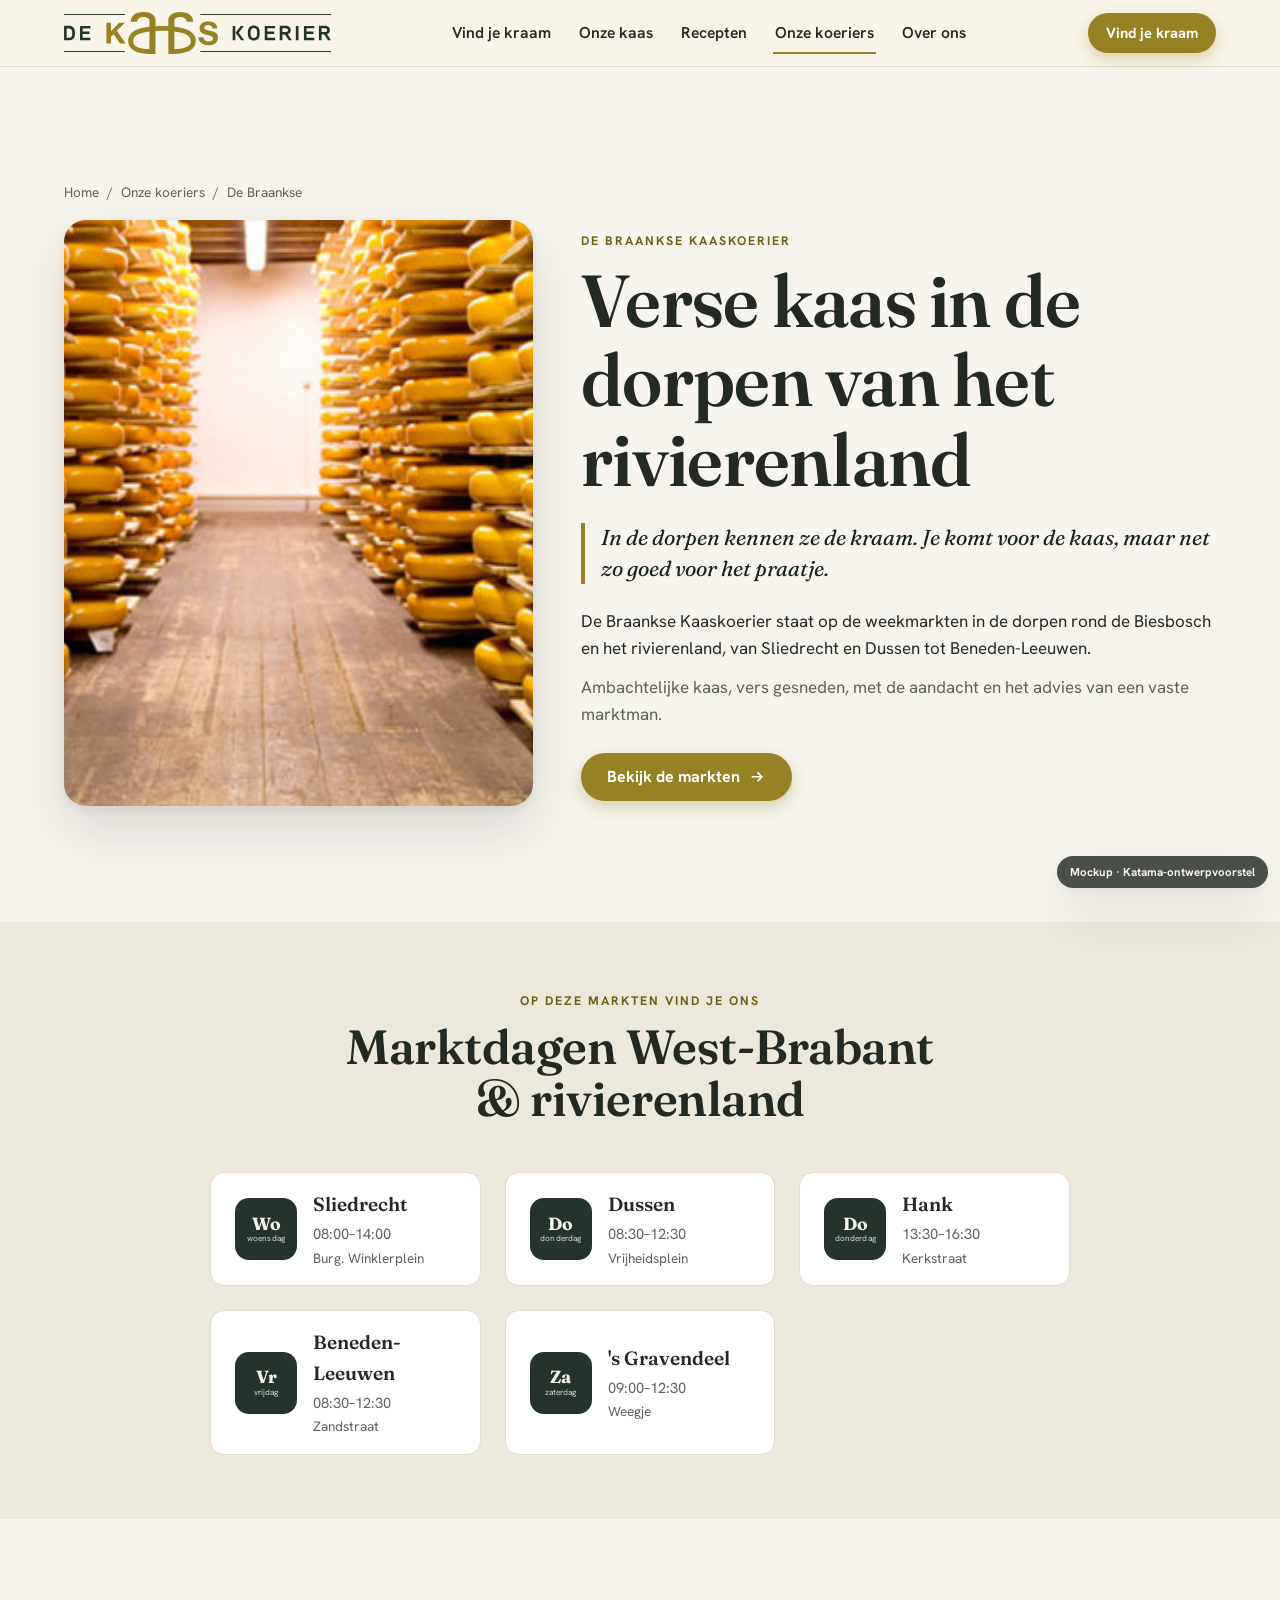
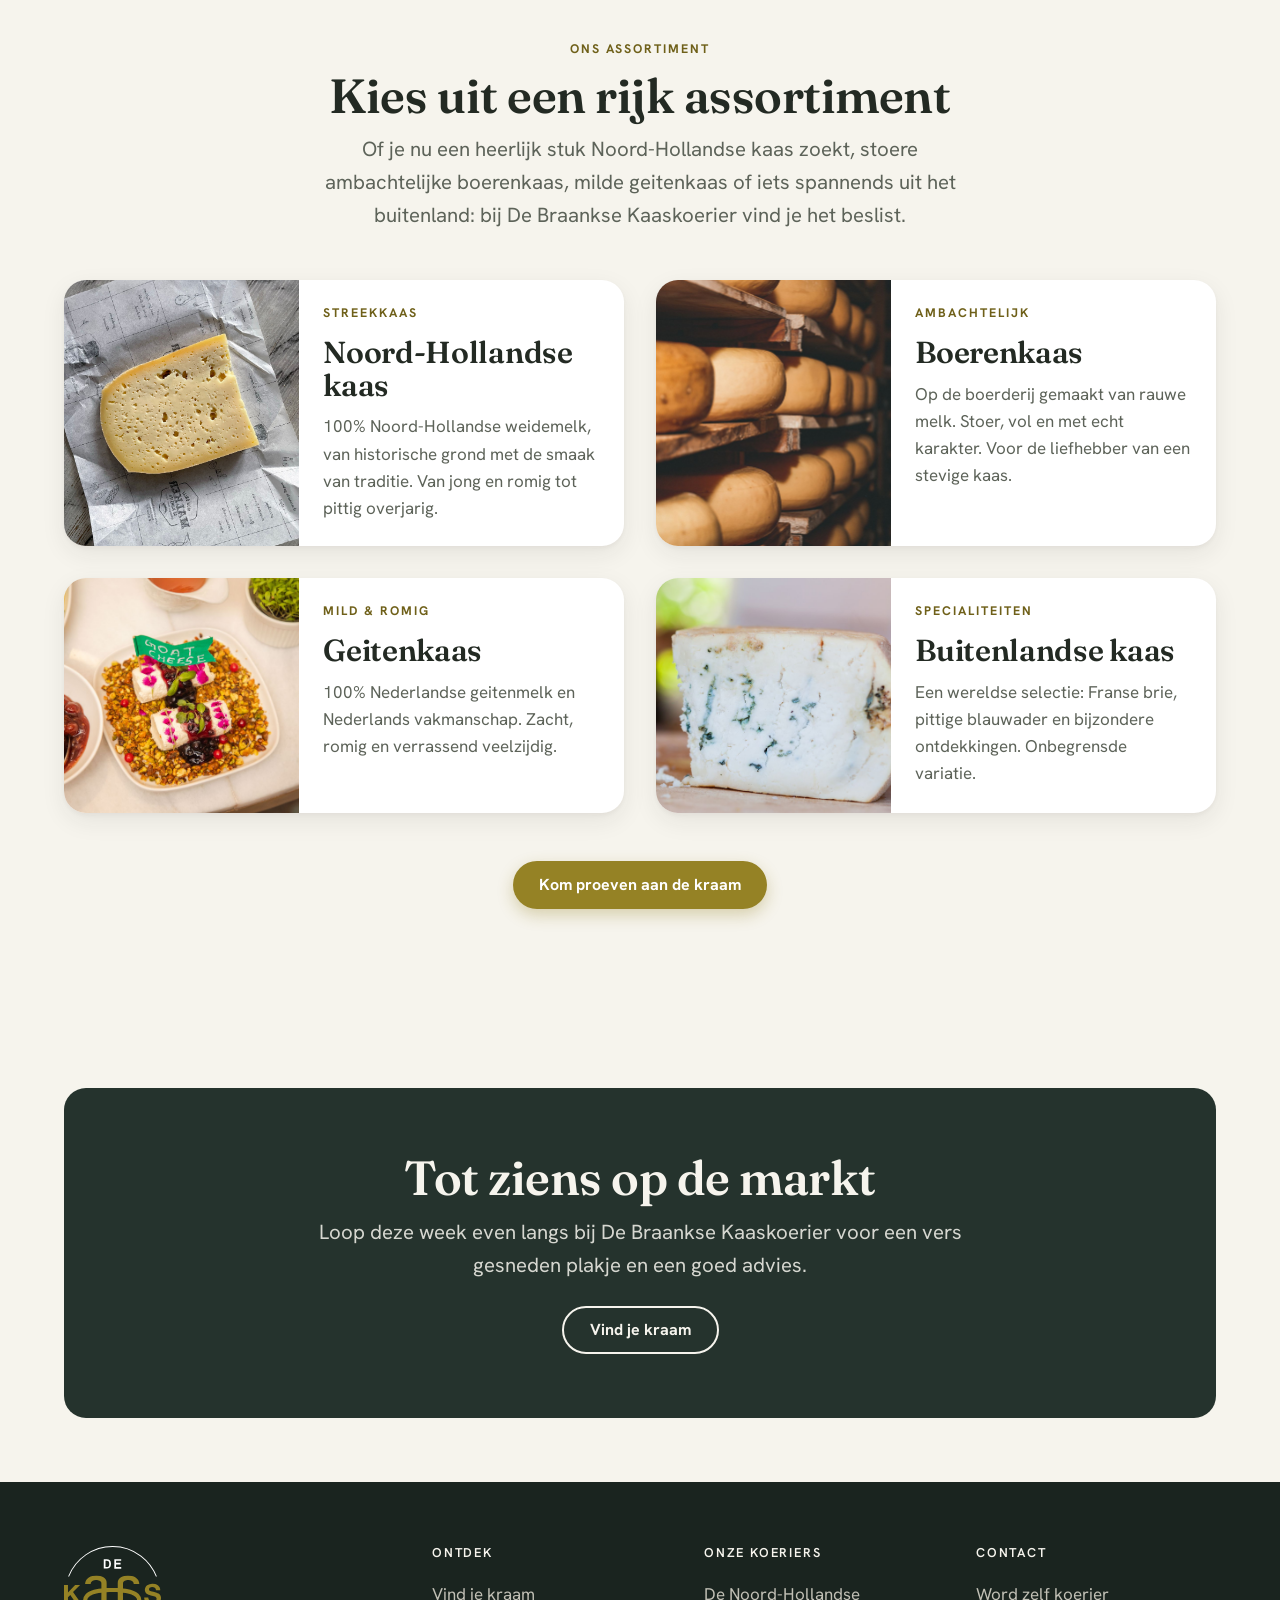
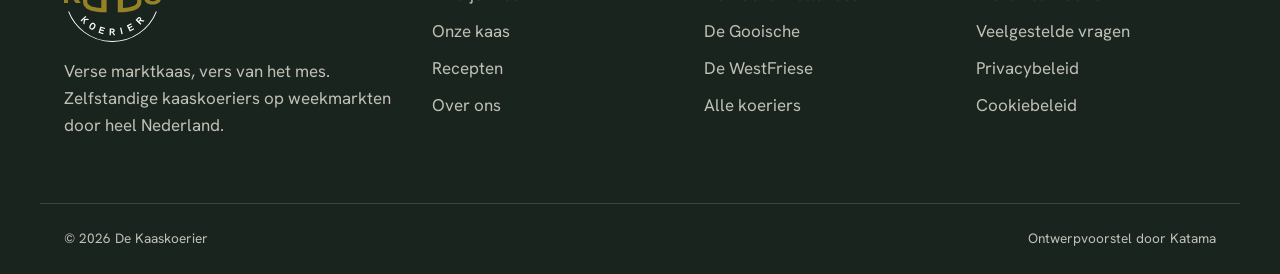
==== koerier-braankse.html @ fe862ade "Profielpagina's voor alle 8 koeriers - 7 nieuwe profielpagina's (Gooische, WestFriese, Nijmeegse, Zu" ====
<!doctype html>
<html lang="nl">
<head>
<meta charset="utf-8">
<meta name="viewport" content="width=device-width, initial-scale=1">
<link rel="icon" href="favicon.png" type="image/png">
<title>De Braankse Kaaskoerier — West-Brabant & rivierenland | De Kaaskoerier</title>
<meta name="description" content="De Braankse Kaaskoerier staat op de markt in de dorpen rond de Biesbosch en het rivierenland. Verse kaas en persoonlijk advies aan de kraam.">
<link rel="preconnect" href="https://fonts.googleapis.com">
<link rel="preconnect" href="https://fonts.gstatic.com" crossorigin>
<link rel="stylesheet" href="assets/css/style.css">
<script type="application/ld+json">
{"@context":"https://schema.org","@type":"LocalBusiness","name":"De Braankse Kaaskoerier","parentOrganization":{"@type":"Organization","name":"De Kaaskoerier"},"areaServed":["Sliedrecht","Dussen","Hank","Beneden-Leeuwen","'s Gravendeel"]}
</script>
</head>
<body>

<header class="site-header">
  <div class="wrap nav">
    <a class="brand" href="index.html" aria-label="De Kaaskoerier home"><img src="assets/img/logo-header.svg" alt="De Kaaskoerier" class="brand-logo"></a>
    <nav class="nav-links" aria-label="Hoofdmenu">
      <a href="vind-je-kraam.html">Vind je kraam</a><a href="index.html#kaas">Onze kaas</a><a href="index.html#recepten">Recepten</a><a href="koeriers.html" class="active">Onze koeriers</a><a href="index.html#over">Over ons</a>
    </nav>
    <div class="nav-actions">
      <a class="btn btn--primary btn--sm" href="vind-je-kraam.html">Vind je kraam</a>
      <button class="menu-toggle" aria-label="Menu" aria-expanded="false"><span></span><span></span><span></span></button>
    </div>
  </div>
  <nav class="mobile-menu" aria-label="Mobiel menu">
    <a href="vind-je-kraam.html">Vind je kraam</a><a href="index.html#kaas">Onze kaas</a><a href="index.html#recepten">Recepten</a><a href="koeriers.html">Onze koeriers</a><a href="index.html#over">Over ons</a>
  </nav>
</header>

<!-- PROFIEL HERO -->
<section class="section">
  <div class="wrap">
    <div class="breadcrumb" style="color:var(--ink-soft)"><a href="index.html">Home</a> <span>/</span> <a href="koeriers.html">Onze koeriers</a> <span>/</span> <span>De Braankse</span></div>
    <div class="profile-hero" style="margin-top:var(--s4)">
      <div class="profile-portrait reveal"><img src="assets/img/koerier-braankse.jpg" alt="Rijpende kaaswielen van De Braankse Kaaskoerier" data-fallback="Braankse"></div>
      <div class="reveal">
        <span class="eyebrow">de braankse kaaskoerier</span>
        <h1 style="margin-top:var(--s2)">Verse kaas in de dorpen van het rivierenland</h1>
        <blockquote style="font-family:var(--display);font-style:italic;font-size:1.35rem;line-height:1.4;color:var(--green-deep);border-left:4px solid var(--gold);padding-left:var(--s4);margin:var(--s5) 0">In de dorpen kennen ze de kraam. Je komt voor de kaas, maar net zo goed voor het praatje.</blockquote>
        <p>De Braankse Kaaskoerier staat op de weekmarkten in de dorpen rond de Biesbosch en het rivierenland, van Sliedrecht en Dussen tot Beneden-Leeuwen.</p>
        <p class="muted" style="margin-top:var(--s3)">Ambachtelijke kaas, vers gesneden, met de aandacht en het advies van een vaste marktman.</p>
        <a class="btn btn--primary" style="margin-top:var(--s5)" href="vind-je-kraam.html">Bekijk de markten
          <svg viewBox="0 0 24 24" fill="none" stroke="currentColor" stroke-width="2.2"><path d="M5 12h14M13 6l6 6-6 6"/></svg></a>
      </div>
    </div>
  </div>
</section>

<!-- MARKTDAGEN -->
<section class="section--tight bg-cream2">
  <div class="wrap">
    <div class="section-head center"><span class="eyebrow">op deze markten vind je ons</span><h2>Marktdagen West-Brabant & rivierenland</h2></div>
    <div class="grid cols-3" style="max-width:860px;margin-inline:auto">
      <div class="market-row" style="grid-template-columns:auto 1fr"><div class="day-badge"><span class="d">Wo</span><span class="t">woensdag</span></div><div><div class="place">Sliedrecht</div><div class="meta"><span>08:00–14:00</span></div><div class="muted" style="font-size:.85rem;margin-top:2px">Burg. Winklerplein</div></div></div>
      <div class="market-row" style="grid-template-columns:auto 1fr"><div class="day-badge"><span class="d">Do</span><span class="t">donderdag</span></div><div><div class="place">Dussen</div><div class="meta"><span>08:30–12:30</span></div><div class="muted" style="font-size:.85rem;margin-top:2px">Vrijheidsplein</div></div></div>
      <div class="market-row" style="grid-template-columns:auto 1fr"><div class="day-badge"><span class="d">Do</span><span class="t">donderdag</span></div><div><div class="place">Hank</div><div class="meta"><span>13:30–16:30</span></div><div class="muted" style="font-size:.85rem;margin-top:2px">Kerkstraat</div></div></div>
      <div class="market-row" style="grid-template-columns:auto 1fr"><div class="day-badge"><span class="d">Vr</span><span class="t">vrijdag</span></div><div><div class="place">Beneden-Leeuwen</div><div class="meta"><span>08:30–12:30</span></div><div class="muted" style="font-size:.85rem;margin-top:2px">Zandstraat</div></div></div>
      <div class="market-row" style="grid-template-columns:auto 1fr"><div class="day-badge"><span class="d">Za</span><span class="t">zaterdag</span></div><div><div class="place">'s Gravendeel</div><div class="meta"><span>09:00–12:30</span></div><div class="muted" style="font-size:.85rem;margin-top:2px">Weegje</div></div></div>
    </div>
  </div>
</section>

<!-- ASSORTIMENT -->
<section class="section" id="assortiment">
  <div class="wrap">
    <div class="section-head center">
      <span class="eyebrow">ons assortiment</span>
      <h2>Kies uit een rijk assortiment</h2>
      <p class="lead">Of je nu een heerlijk stuk Noord-Hollandse kaas zoekt, stoere ambachtelijke boerenkaas, milde geitenkaas of iets spannends uit het buitenland: bij De Braankse Kaaskoerier vind je het beslist.</p>
    </div>
    <div class="grid cols-2" style="gap:var(--s6)">
      <article class="card reveal" style="flex-direction:row">
        <div class="card-media" style="aspect-ratio:1;width:42%;flex:none"><img src="assets/img/kaas-noord-hollandse.jpg" alt="Noord-Hollandse kaas" data-fallback="NH-kaas"></div>
        <div class="card-body"><span class="eyebrow">streekkaas</span><h3 style="margin:4px 0">Noord-Hollandse kaas</h3><p class="muted">100% Noord-Hollandse weidemelk, van historische grond met de smaak van traditie. Van jong en romig tot pittig overjarig.</p></div>
      </article>
      <article class="card reveal" style="flex-direction:row">
        <div class="card-media" style="aspect-ratio:1;width:42%;flex:none"><img src="assets/img/kaas-boeren.jpg" alt="Boerenkaas" data-fallback="boeren"></div>
        <div class="card-body"><span class="eyebrow">ambachtelijk</span><h3 style="margin:4px 0">Boerenkaas</h3><p class="muted">Op de boerderij gemaakt van rauwe melk. Stoer, vol en met echt karakter. Voor de liefhebber van een stevige kaas.</p></div>
      </article>
      <article class="card reveal" style="flex-direction:row">
        <div class="card-media" style="aspect-ratio:1;width:42%;flex:none"><img src="assets/img/kaas-geiten.jpg" alt="Geitenkaas" data-fallback="geiten"></div>
        <div class="card-body"><span class="eyebrow">mild &amp; romig</span><h3 style="margin:4px 0">Geitenkaas</h3><p class="muted">100% Nederlandse geitenmelk en Nederlands vakmanschap. Zacht, romig en verrassend veelzijdig.</p></div>
      </article>
      <article class="card reveal" style="flex-direction:row">
        <div class="card-media" style="aspect-ratio:1;width:42%;flex:none"><img src="assets/img/kaas-buitenlands.jpg" alt="Buitenlandse kaas" data-fallback="buitenlands"></div>
        <div class="card-body"><span class="eyebrow">specialiteiten</span><h3 style="margin:4px 0">Buitenlandse kaas</h3><p class="muted">Een wereldse selectie: Franse brie, pittige blauwader en bijzondere ontdekkingen. Onbegrensde variatie.</p></div>
      </article>
    </div>
    <div class="center" style="margin-top:var(--s7)"><a class="btn btn--primary" href="vind-je-kraam.html">Kom proeven aan de kraam</a></div>
  </div>
</section>

<!-- CTA -->
<section class="section--tight">
  <div class="wrap"><div class="cta-band reveal">
    <h2>Tot ziens op de markt</h2>
    <p class="lead" style="margin-inline:auto">Loop deze week even langs bij De Braankse Kaaskoerier voor een vers gesneden plakje en een goed advies.</p>
    <a class="btn btn--ghost" style="margin-top:var(--s5)" href="vind-je-kraam.html">Vind je kraam</a>
  </div></div>
</section>

<footer class="site-footer">
  <div class="wrap footer-grid">
    <div><div class="footer-logo"><img src="assets/img/logo-wit.svg" alt="De Kaaskoerier"></div><p>Verse marktkaas, vers van het mes. Zelfstandige kaaskoeriers op weekmarkten door heel Nederland.</p></div>
    <div><h4>Ontdek</h4><a href="vind-je-kraam.html">Vind je kraam</a><a href="index.html#kaas">Onze kaas</a><a href="index.html#recepten">Recepten</a><a href="index.html#over">Over ons</a></div>
    <div><h4>Onze koeriers</h4><a href="koerier-matteo.html">De Noord-Hollandse</a><a href="#">De Gooische</a><a href="#">De WestFriese</a><a href="#">Alle koeriers</a></div>
    <div><h4>Contact</h4><a href="#">Word zelf koerier</a><a href="#">Veelgestelde vragen</a><a href="#">Privacybeleid</a><a href="#">Cookiebeleid</a></div>
  </div>
  <div class="wrap footer-bottom"><span>© 2026 De Kaaskoerier</span><span>Ontwerpvoorstel door Katama</span></div>
</footer>

<div class="demo-flag">Mockup · Katama-ontwerpvoorstel</div>
<script src="assets/app.js"></script>
</body>
</html>
---- assets/css/style.css ----
/* =========================================================
   De Kaaskoerier — redesign mockup
   Designsysteem (Katama, 2026-06-23)
   ========================================================= */

/* ---- Fonts ---- */
@import url('https://fonts.googleapis.com/css2?family=Fraunces:ital,opsz,wght@0,9..144,400;0,9..144,500;0,9..144,600;0,9..144,700;0,9..144,900;1,9..144,500&family=Hanken+Grotesk:wght@400;500;600;700;800&display=swap');

/* ---- Tokens ---- */
:root{
  /* kleur — huidige huisstijl De Kaaskoerier (logo): groen #25332d, goud #958225 */
  --cream:        #F6F4ED;
  --cream-2:      #ECE8DB;
  --cream-3:      #DCD6C5;
  --paper:        #FFFFFF;
  --ink:          #232a23;
  --ink-soft:     #5d6359;
  --gold:         #958225;
  --gold-deep:    #6f6019;
  --gold-soft:    #c7b667;
  --green:        #25332d;
  --green-deep:   #1a241f;
  --green-bright: #4f6b54;
  --terracotta:   #958225;
  --line:         #e1dccb;

  /* type */
  --display: "Fraunces", Georgia, serif;
  --body: "Hanken Grotesk", -apple-system, system-ui, sans-serif;

  /* ruimte (4px schaal) */
  --s1:4px; --s2:8px; --s3:12px; --s4:16px; --s5:24px;
  --s6:32px; --s7:48px; --s8:64px; --s9:96px; --s10:128px;

  /* vorm */
  --r-sm:8px; --r:14px; --r-lg:22px; --r-pill:999px;
  --shadow:0 2px 4px rgba(43,38,32,.04), 0 8px 24px rgba(43,38,32,.08);
  --shadow-lg:0 4px 8px rgba(43,38,32,.06), 0 24px 56px rgba(43,38,32,.14);
  --maxw:1200px;
}

/* ---- Reset ---- */
*{box-sizing:border-box;margin:0;padding:0}
html{scroll-behavior:smooth;-webkit-text-size-adjust:100%}
body{
  font-family:var(--body);
  color:var(--ink);
  background:var(--cream);
  line-height:1.6;
  font-size:17px;
  -webkit-font-smoothing:antialiased;
}
img{max-width:100%;display:block}
a{color:inherit;text-decoration:none}
button{font-family:inherit;cursor:pointer;border:none;background:none}
ul{list-style:none}

/* ---- Typo ---- */
h1,h2,h3,h4{font-family:var(--display);font-weight:600;line-height:1.08;letter-spacing:-.01em;color:var(--ink)}
h1{font-size:clamp(2.6rem,6vw,4.6rem);font-weight:600}
h2{font-size:clamp(2rem,4vw,3rem)}
h3{font-size:clamp(1.4rem,2.4vw,1.9rem)}
h4{font-size:1.2rem}
.eyebrow{
  font-family:var(--body);font-weight:700;text-transform:uppercase;
  letter-spacing:.16em;font-size:.78rem;color:var(--gold-deep);
  display:inline-flex;align-items:center;gap:var(--s2);
}
.lead{font-size:clamp(1.05rem,1.6vw,1.3rem);color:var(--ink-soft);max-width:60ch}
.muted{color:var(--ink-soft)}
em.serif{font-family:var(--display);font-style:italic;font-weight:500}

/* ---- Layout ---- */
.wrap{max-width:var(--maxw);margin-inline:auto;padding-inline:var(--s5)}
.section{padding-block:clamp(var(--s8),9vw,var(--s10))}
.section--tight{padding-block:var(--s8)}
.center{text-align:center}
.center .lead{margin-inline:auto}
.grid{display:grid;gap:var(--s5)}
@media(min-width:720px){.cols-2{grid-template-columns:1fr 1fr}.cols-3{grid-template-columns:repeat(3,1fr)}.cols-4{grid-template-columns:repeat(4,1fr)}}
.stack>*+*{margin-top:var(--s4)}

/* ---- Buttons ---- */
.btn{
  display:inline-flex;align-items:center;gap:var(--s2);
  padding:14px 26px;border-radius:var(--r-pill);
  font-weight:700;font-size:1rem;line-height:1;
  transition:transform .15s ease, box-shadow .15s ease, background .15s ease;
  min-height:48px;
}
.btn svg{width:1.1em;height:1.1em}
.btn--primary{background:var(--gold);color:#fff;box-shadow:0 6px 16px rgba(149,130,37,.32)}
.btn--primary:hover{transform:translateY(-2px);background:var(--gold-deep);box-shadow:0 10px 22px rgba(149,130,37,.42)}
.btn--ghost{background:transparent;color:var(--ink);border:2px solid var(--ink)}
.btn--ghost:hover{background:var(--ink);color:var(--cream)}
.btn--light{background:var(--cream);color:var(--green-deep)}
.btn--light:hover{transform:translateY(-2px)}
.btn--sm{padding:10px 18px;min-height:40px;font-size:.92rem}

/* ---- Awning (luifel) merkelement ---- */
.awning{
  height:22px;width:100%;
  background:repeating-linear-gradient(90deg,var(--gold) 0 34px,var(--cream) 34px 68px);
  -webkit-mask:radial-gradient(circle 17px at 50% 100%,transparent 16px,#000 17px) repeat-x bottom/34px 22px;
  mask:radial-gradient(circle 17px at 50% 100%,transparent 16px,#000 17px) repeat-x bottom/34px 22px;
}
.awning--green{background:repeating-linear-gradient(90deg,var(--green) 0 34px,var(--cream-2) 34px 68px)}

/* ---- Header / nav ---- */
.site-header{position:sticky;top:0;z-index:50;background:rgba(250,244,232,.88);backdrop-filter:blur(10px);border-bottom:1px solid var(--line)}
.nav{display:flex;align-items:center;justify-content:space-between;gap:var(--s5);padding-block:var(--s3)}
.brand{display:flex;align-items:center;gap:var(--s3);font-family:var(--display);font-weight:700;font-size:1.35rem}
.brand .mark{
  width:42px;height:42px;border-radius:50%;display:grid;place-items:center;flex:none;
  background:var(--green);color:var(--gold-soft);font-size:1.1rem;border:2px solid var(--gold);
}
.brand small{display:block;font-family:var(--body);font-weight:600;font-size:.62rem;letter-spacing:.22em;text-transform:uppercase;color:var(--gold-deep);margin-top:-2px}
.brand-logo{height:42px;width:auto;display:block}
@media(max-width:600px){.brand-logo{height:30px}.nav-actions .btn--primary{display:none}}
.footer-logo img{height:96px;width:auto;margin-bottom:var(--s4)}
.nav-links{display:none;gap:var(--s5);align-items:center}
.nav-links a{font-weight:600;font-size:.98rem;padding:6px 2px;position:relative;color:var(--ink)}
.nav-links a::after{content:"";position:absolute;left:0;right:0;bottom:-2px;height:2px;background:var(--gold);transform:scaleX(0);transform-origin:left;transition:transform .2s}
.nav-links a:hover::after,.nav-links a.active::after{transform:scaleX(1)}
.nav-actions{display:flex;align-items:center;gap:var(--s3)}
.menu-toggle{display:inline-flex;flex-direction:column;gap:5px;padding:10px}
.menu-toggle span{width:24px;height:2px;background:var(--ink);border-radius:2px;transition:.2s}
@media(min-width:980px){.nav-links{display:flex}.menu-toggle{display:none}}
.mobile-menu{display:none;border-top:1px solid var(--line);background:var(--cream)}
.mobile-menu.open{display:block}
.mobile-menu a{display:block;padding:14px var(--s5);font-weight:600;border-bottom:1px solid var(--line)}

/* ---- Hero ---- */
.hero{position:relative;overflow:hidden;background:var(--green-deep)}
.hero-media{position:absolute;inset:0}
.hero-media img{width:100%;height:100%;object-fit:cover}
.hero-media::after{content:"";position:absolute;inset:0;background:linear-gradient(105deg,rgba(26,38,30,.94) 0%,rgba(26,38,30,.82) 48%,rgba(26,38,30,.60) 100%)}
.hero-inner{position:relative;z-index:2;padding-block:clamp(var(--s8),12vw,160px);color:var(--cream)}
.hero-inner h1{color:var(--cream);max-width:16ch;text-shadow:0 2px 18px rgba(20,30,22,.45)}
.hero-inner h1 .accent{color:var(--gold-soft)}
.hero-inner .eyebrow{color:var(--gold-soft);text-shadow:0 1px 10px rgba(20,30,22,.5)}
.hero-inner .lead{color:rgba(250,244,232,.9);margin-top:var(--s5)}
.hero-cta{display:flex;flex-wrap:wrap;gap:var(--s3);margin-top:var(--s6)}
.hero-badges{display:flex;flex-wrap:wrap;gap:var(--s5);margin-top:var(--s7);padding-top:var(--s5);border-top:1px solid rgba(250,244,232,.2)}
.hero-badge{display:flex;align-items:center;gap:var(--s2);font-weight:600;font-size:.95rem;color:rgba(250,244,232,.92)}
.hero-badge .ic{width:34px;height:34px;border-radius:50%;background:rgba(224,160,40,.2);display:grid;place-items:center;color:var(--gold);flex:none}

/* ---- Locator bar (postcode) ---- */
.locator{background:var(--green);color:var(--cream)}
.locator-inner{display:flex;flex-wrap:wrap;align-items:center;gap:var(--s4);padding-block:var(--s4)}
.locator strong{font-family:var(--display);font-size:1.15rem;color:var(--cream)}
.locator-form{display:flex;gap:var(--s2);flex:1;min-width:260px;max-width:480px}
.locator-form input{flex:1;border:none;border-radius:var(--r-pill);padding:12px 18px;font-family:inherit;font-size:1rem;min-height:48px}
.locator-form input:focus{outline:3px solid var(--gold)}

/* ---- Cards ---- */
.card{background:var(--paper);border-radius:var(--r-lg);overflow:hidden;box-shadow:var(--shadow);transition:transform .2s,box-shadow .2s;display:flex;flex-direction:column}
.card:hover{transform:translateY(-4px);box-shadow:var(--shadow-lg)}
.card-media{aspect-ratio:4/3;background:var(--cream-3);position:relative;overflow:hidden}
.card-media img{width:100%;height:100%;object-fit:cover;transition:transform .4s}
.card:hover .card-media img{transform:scale(1.05)}
.card-tag{position:absolute;top:var(--s3);left:var(--s3);background:var(--terracotta);color:#fff;font-weight:700;font-size:.74rem;text-transform:uppercase;letter-spacing:.06em;padding:5px 12px;border-radius:var(--r-pill)}
.card-body{padding:var(--s5);display:flex;flex-direction:column;gap:var(--s2);flex:1}
.card-body h3,.card-body h4{margin:0}
.card-link{margin-top:auto;font-weight:700;color:var(--gold-deep);display:inline-flex;align-items:center;gap:6px}
.card-link svg{transition:transform .2s}
.card:hover .card-link svg{transform:translateX(4px)}

/* ---- Section heads ---- */
.section-head{max-width:64ch;margin-bottom:var(--s7)}
.section-head.center{margin-inline:auto}
.section-head h2{margin-top:var(--s2)}
.section-head .lead{margin-top:var(--s3)}

/* ---- Beloften (3 zekerheden) ---- */
.promise{background:var(--paper);border:1px solid var(--line);border-radius:var(--r-lg);padding:var(--s6);text-align:center}
.promise .num{font-family:var(--display);font-size:2.4rem;color:var(--gold);font-weight:700;line-height:1}
.promise h4{margin:var(--s3) 0 var(--s2)}

/* ---- Verhaal split ---- */
.split{display:grid;gap:var(--s7);align-items:center}
@media(min-width:880px){.split{grid-template-columns:1fr 1fr}.split--media-right .media{order:2}}
.split .media{border-radius:var(--r-lg);overflow:hidden;box-shadow:var(--shadow-lg);aspect-ratio:4/3;background:var(--cream-3)}
.split .media img{width:100%;height:100%;object-fit:cover}
.split blockquote{font-family:var(--display);font-style:italic;font-size:1.35rem;line-height:1.4;color:var(--green-deep);border-left:4px solid var(--gold);padding-left:var(--s4);margin-block:var(--s4)}
/* historische erfgoed-foto: groot, volle breedte als ankerbeeld */
.heritage-hero{margin:0 0 var(--s5)}
.heritage-hero img{width:100%;display:block;border-radius:var(--r-lg);box-shadow:var(--shadow-lg);aspect-ratio:16/9;object-fit:cover;object-position:center 38%}
.heritage-hero figcaption{margin-top:var(--s3);text-align:center;font-family:var(--display);font-style:italic;color:var(--gold-deep);font-size:1rem}
.heritage-text{max-width:760px;margin-inline:auto;text-align:center}
.heritage-text .muted{margin-top:var(--s3)}
/* verfijnd luifel/awning-patroon: subtiele tonale verticale strepen (markt-luifel, niet oubollig) */
.awning-stripes{background:repeating-linear-gradient(90deg,#F4F1E6 0 44px,#ECE7D8 44px 88px);position:relative}
.awning-stripes::before{content:"";position:absolute;inset:0 0 auto 0;height:6px;background:repeating-linear-gradient(90deg,var(--green) 0 44px,var(--gold) 44px 88px);opacity:.55}
/* koerier-kaarten: de gezichten achter de kraam */
.koeriers-grid{display:grid;gap:var(--s5);grid-template-columns:1fr}
@media(min-width:760px){.koeriers-grid{grid-template-columns:repeat(3,1fr)}}
.koerier-card{background:var(--paper);border-radius:var(--r-lg);overflow:hidden;box-shadow:var(--shadow);transition:transform .2s,box-shadow .2s}
.koerier-card:hover{transform:translateY(-4px);box-shadow:var(--shadow-lg)}
.koerier-card .ph{aspect-ratio:4/3;overflow:hidden;background:var(--cream-3)}
.koerier-card .ph img{width:100%;height:100%;object-fit:cover;object-position:center 28%}
.koerier-card .body{padding:var(--s5)}
.koerier-card h4{margin:0}
.koerier-card .regio{font-family:var(--body);font-weight:600;font-size:.82rem;letter-spacing:.04em;text-transform:uppercase;color:var(--gold-deep);margin-bottom:4px}

/* ---- Sections op kleur ---- */
.bg-green{background:var(--green);color:var(--cream)}
.bg-green h1,.bg-green h2,.bg-green h3,.bg-green h4{color:var(--cream)}
.bg-green .lead,.bg-green .muted{color:rgba(250,244,232,.82)}
.bg-green .eyebrow{color:var(--gold-soft)}
.bg-cream2{background:var(--cream-2)}

/* ---- Marktkalender ---- */
.cal-toolbar{display:flex;flex-wrap:wrap;gap:var(--s3);align-items:center;margin-bottom:var(--s6)}
.chip{border:2px solid var(--line);background:var(--paper);border-radius:var(--r-pill);padding:9px 18px;font-weight:600;font-size:.92rem;color:var(--ink);transition:.15s}
.chip:hover{border-color:var(--gold)}
.chip.active{background:var(--green);color:var(--cream);border-color:var(--green)}
.market-list{display:flex;flex-direction:column;gap:var(--s3)}
.market-row{display:grid;grid-template-columns:auto 1fr auto;gap:var(--s4);align-items:center;background:var(--paper);border:1px solid var(--line);border-radius:var(--r);padding:var(--s4) var(--s5);transition:.15s}
.market-row:hover{border-color:var(--gold);box-shadow:var(--shadow)}
.day-badge{display:flex;flex-direction:column;align-items:center;justify-content:center;width:62px;height:62px;border-radius:var(--r);background:var(--green);color:var(--cream);flex:none;padding:4px;overflow:hidden;text-align:center}
.day-badge .d{font-family:var(--display);font-size:1.1rem;font-weight:700;text-transform:capitalize;line-height:1}
.day-badge .t{font-size:.52rem;text-transform:lowercase;letter-spacing:.01em;opacity:.85;line-height:1.15;max-width:100%;white-space:nowrap;margin-top:2px}
.market-row .place{font-family:var(--display);font-size:1.2rem;font-weight:600}
.market-row .meta{color:var(--ink-soft);font-size:.92rem;display:flex;flex-wrap:wrap;gap:var(--s3);margin-top:2px}
.market-row .meta span{display:inline-flex;align-items:center;gap:5px}
@media(max-width:620px){.market-row{grid-template-columns:auto 1fr}.market-row .btn{grid-column:1/-1}}

/* ---- Fake map ---- */
.map-card{border-radius:var(--r-lg);overflow:hidden;box-shadow:var(--shadow-lg);position:relative;background:#dfe6da;min-height:340px}
.map-canvas{position:absolute;inset:0;background:
  radial-gradient(circle at 30% 40%,rgba(110,148,96,.25),transparent 40%),
  radial-gradient(circle at 70% 60%,rgba(56,88,62,.18),transparent 45%),
  repeating-linear-gradient(0deg,rgba(255,255,255,.5) 0 1px,transparent 1px 42px),
  repeating-linear-gradient(90deg,rgba(255,255,255,.5) 0 1px,transparent 1px 42px),
  linear-gradient(135deg,#e7ecdf,#d6e0cf)}
.pin{position:absolute;transform:translate(-50%,-100%);color:var(--terracotta);filter:drop-shadow(0 3px 4px rgba(0,0,0,.25));cursor:pointer;transition:.15s}
.pin:hover{transform:translate(-50%,-110%) scale(1.12)}
.pin.gold{color:var(--gold-deep)}
.map-note{position:absolute;left:var(--s4);bottom:var(--s4);background:rgba(255,255,255,.9);border-radius:var(--r-sm);padding:8px 14px;font-size:.82rem;font-weight:600;color:var(--ink-soft)}

/* ---- Markt-detail header ---- */
.page-hero{background:var(--green-deep);color:var(--cream);position:relative;overflow:hidden}
.page-hero .wrap{position:relative;z-index:2;padding-block:var(--s8)}
.page-hero h1{color:var(--cream)}
.breadcrumb{display:flex;gap:var(--s2);font-size:.85rem;color:rgba(250,244,232,.7);margin-bottom:var(--s4);flex-wrap:wrap}
.breadcrumb a:hover{color:var(--gold)}
.infobar{display:flex;flex-wrap:wrap;gap:var(--s5);margin-top:var(--s5)}
.infobar .item{display:flex;align-items:center;gap:var(--s2);font-weight:600}
.infobar .ic{width:38px;height:38px;border-radius:50%;background:rgba(224,160,40,.22);color:var(--gold);display:grid;place-items:center;flex:none}

/* ---- Openingstijden tabel ---- */
.hours{background:var(--paper);border:1px solid var(--line);border-radius:var(--r-lg);overflow:hidden}
.hours .row{display:flex;justify-content:space-between;padding:14px var(--s5);border-bottom:1px solid var(--line)}
.hours .row:last-child{border-bottom:none}
.hours .row.today{background:var(--gold-soft);font-weight:700}
.hours .row.closed{color:var(--ink-soft)}

/* ---- Koerier profiel ---- */
.profile-hero{display:grid;gap:var(--s7);align-items:center}
@media(min-width:880px){.profile-hero{grid-template-columns:.85fr 1.15fr}}
.profile-portrait{border-radius:var(--r-lg);overflow:hidden;box-shadow:var(--shadow-lg);aspect-ratio:4/5;background:var(--cream-3)}
.profile-portrait img{width:100%;height:100%;object-fit:cover}

/* ---- Review / social proof ---- */
.review{background:var(--paper);border:1px solid var(--line);border-radius:var(--r-lg);padding:var(--s6)}
.stars{color:var(--gold);font-size:1.1rem;letter-spacing:2px}
.review p{font-family:var(--display);font-style:italic;font-size:1.15rem;color:var(--ink);margin:var(--s3) 0}
.review .who{font-weight:700;font-size:.95rem}
.statline{display:flex;flex-wrap:wrap;gap:var(--s7);justify-content:center}
.stat{text-align:center}
.stat .big{font-family:var(--display);font-size:clamp(2.2rem,5vw,3.4rem);font-weight:700;color:var(--gold)}
.stat .lbl{font-weight:600;color:var(--ink-soft);font-size:.92rem}

/* ---- CTA band ---- */
.cta-band{background:var(--green);color:var(--cream);border-radius:var(--r-lg);padding:clamp(var(--s6),5vw,var(--s8));text-align:center;position:relative;overflow:hidden}
.cta-band h2{margin-bottom:var(--s3);color:var(--cream)}
.cta-band .eyebrow{color:var(--gold-soft)}
.cta-band .lead{color:rgba(246,244,237,.85)}
.cta-band .btn--ghost{border-color:var(--cream);color:var(--cream)}
.cta-band .btn--ghost:hover{background:var(--cream);color:var(--green)}

/* ---- Foto-galerij ---- */
.gallery{display:grid;gap:var(--s2);grid-template-columns:repeat(2,1fr)}
@media(min-width:680px){.gallery{grid-template-columns:repeat(3,1fr)}}
@media(min-width:1000px){.gallery{grid-template-columns:repeat(6,1fr)}}
.gallery figure{margin:0;overflow:hidden;border-radius:var(--r-sm);aspect-ratio:1;background:var(--cream-3)}
.gallery img{width:100%;height:100%;object-fit:cover;transition:transform .4s}
.gallery figure:hover img{transform:scale(1.08)}
.gallery .wide{grid-column:span 2}
@media(min-width:1000px){.gallery .wide{grid-column:span 2;aspect-ratio:2/1}}

/* ---- Foto-achtergrond op kleurvlak ---- */
.photo-bg{position:relative;overflow:hidden}
.photo-bg>.photo-bg-media{position:absolute;inset:0;opacity:.16}
.photo-bg>.photo-bg-media img{width:100%;height:100%;object-fit:cover}
.photo-bg>.wrap{position:relative;z-index:1}

/* ---- Footer ---- */
.site-footer{background:var(--green-deep);color:rgba(250,244,232,.75)}
.footer-grid{display:grid;gap:var(--s6);padding-block:var(--s8)}
@media(min-width:760px){.footer-grid{grid-template-columns:1.4fr 1fr 1fr 1fr}}
.site-footer h4{color:var(--cream);font-family:var(--body);font-size:.8rem;text-transform:uppercase;letter-spacing:.14em;margin-bottom:var(--s4)}
.site-footer a{display:block;padding:5px 0;color:rgba(250,244,232,.75)}
.site-footer a:hover{color:var(--gold)}
.site-footer .brand{color:var(--cream);margin-bottom:var(--s4)}
.footer-bottom{border-top:1px solid rgba(250,244,232,.15);padding-block:var(--s5);font-size:.85rem;display:flex;flex-wrap:wrap;gap:var(--s3);justify-content:space-between}

/* ---- Demo-data label ---- */
.demo-flag{position:fixed;right:12px;bottom:12px;z-index:80;background:var(--ink);color:var(--cream);font-size:.72rem;font-weight:700;padding:7px 13px;border-radius:var(--r-pill);box-shadow:var(--shadow-lg);opacity:.82}
.demo-flag a{color:var(--gold-soft);text-decoration:underline}

/* ---- Image placeholder fallback ---- */
.ph{background:
  linear-gradient(135deg,var(--cream-3),var(--gold-soft));
  display:grid;place-items:center;color:var(--gold-deep);font-family:var(--display);font-style:italic}

/* ---- Reveal on scroll (progressive enhancement) ----
   Standaard zichtbaar; alleen verbergen als JS draait, zodat content
   nooit permanent onzichtbaar blijft (screenshots, no-JS, geen scroll). */
.reveal{opacity:1;transform:none}
.has-js .reveal{opacity:0;transform:translateY(20px);transition:opacity .6s ease,transform .6s ease}
.has-js .reveal.in{opacity:1;transform:none}
@media(prefers-reduced-motion:reduce){*{animation:none!important;transition:none!important}.reveal,.has-js .reveal{opacity:1;transform:none}}
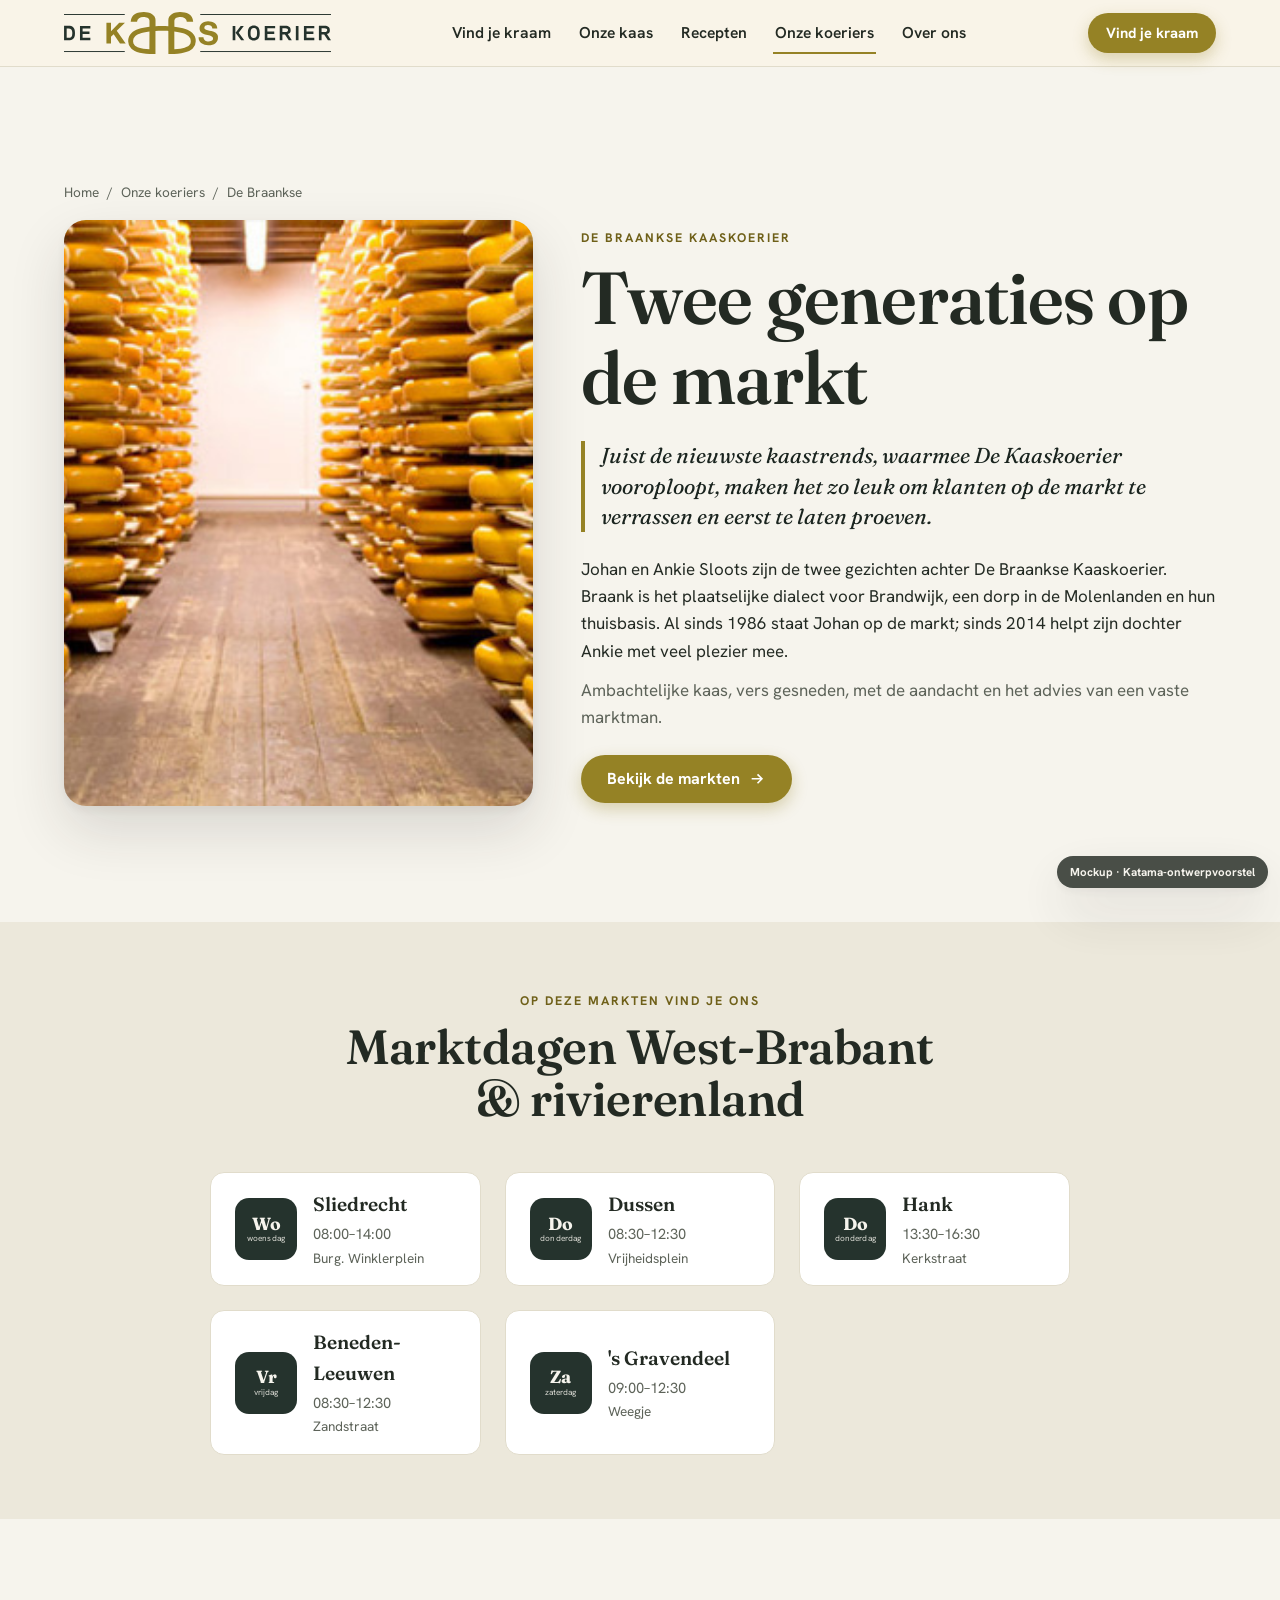
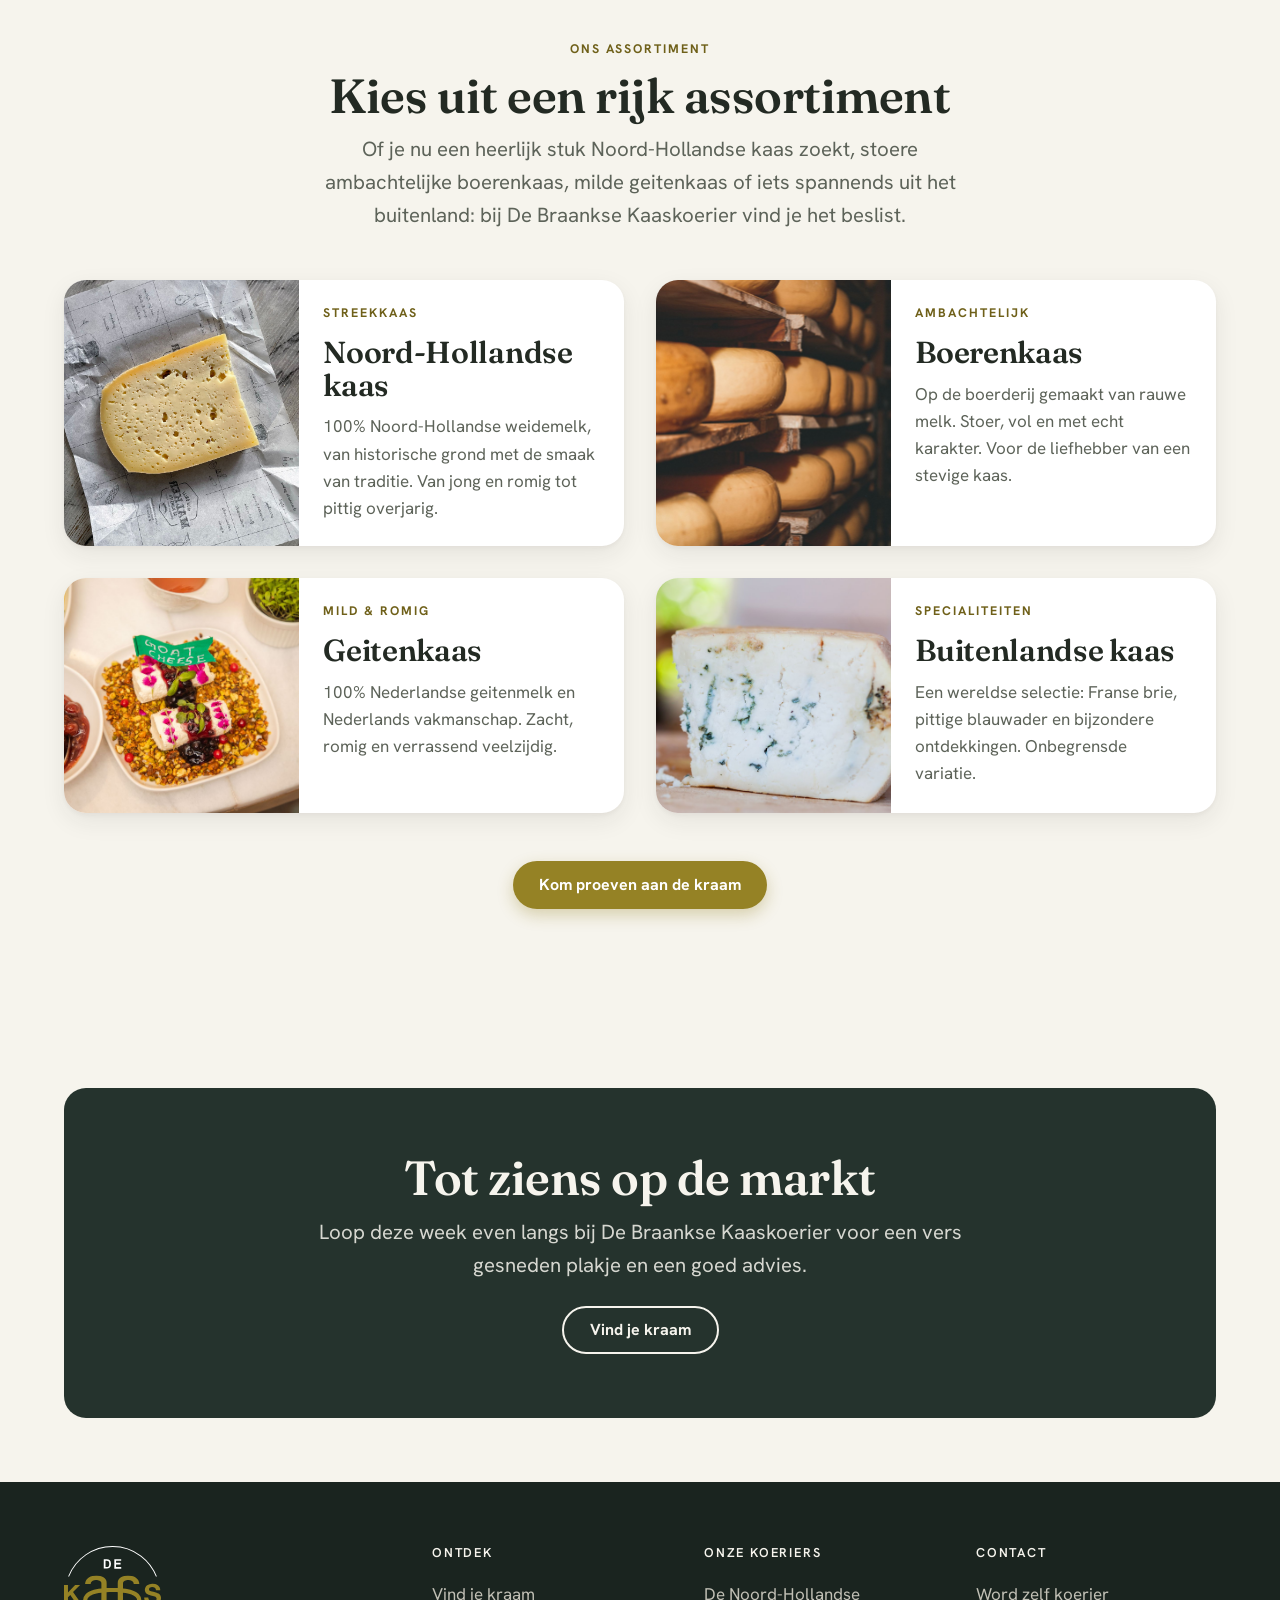
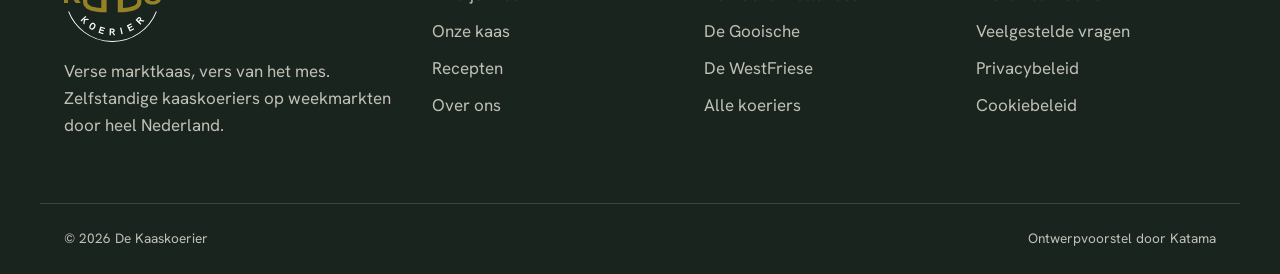
==== commit 99fc1ba6: "Echte koeriersnamen + bio's van de site i.p.v. mockup-tekst Verzuimd de koerier-paginateksten te lez" ====
--- a/koerier-braankse.html
+++ b/koerier-braankse.html
@@ -4,7 +4,7 @@
 <meta charset="utf-8">
 <meta name="viewport" content="width=device-width, initial-scale=1">
 <link rel="icon" href="favicon.png" type="image/png">
-<title>De Braankse Kaaskoerier — West-Brabant & rivierenland | De Kaaskoerier</title>
+<title>De Braankse Kaaskoerier — Johan en Ankie Sloots | De Kaaskoerier</title>
 <meta name="description" content="De Braankse Kaaskoerier staat op de markt in de dorpen rond de Biesbosch en het rivierenland. Verse kaas en persoonlijk advies aan de kraam.">
 <link rel="preconnect" href="https://fonts.googleapis.com">
 <link rel="preconnect" href="https://fonts.gstatic.com" crossorigin>
@@ -39,9 +39,9 @@
       <div class="profile-portrait reveal"><img src="assets/img/koerier-braankse.jpg" alt="Rijpende kaaswielen van De Braankse Kaaskoerier" data-fallback="Braankse"></div>
       <div class="reveal">
         <span class="eyebrow">de braankse kaaskoerier</span>
-        <h1 style="margin-top:var(--s2)">Verse kaas in de dorpen van het rivierenland</h1>
-        <blockquote style="font-family:var(--display);font-style:italic;font-size:1.35rem;line-height:1.4;color:var(--green-deep);border-left:4px solid var(--gold);padding-left:var(--s4);margin:var(--s5) 0">In de dorpen kennen ze de kraam. Je komt voor de kaas, maar net zo goed voor het praatje.</blockquote>
-        <p>De Braankse Kaaskoerier staat op de weekmarkten in de dorpen rond de Biesbosch en het rivierenland, van Sliedrecht en Dussen tot Beneden-Leeuwen.</p>
+        <h1 style="margin-top:var(--s2)">Twee generaties op de markt</h1>
+        <blockquote style="font-family:var(--display);font-style:italic;font-size:1.35rem;line-height:1.4;color:var(--green-deep);border-left:4px solid var(--gold);padding-left:var(--s4);margin:var(--s5) 0">Juist de nieuwste kaastrends, waarmee De Kaaskoerier vooroploopt, maken het zo leuk om klanten op de markt te verrassen en eerst te laten proeven.</blockquote>
+        <p>Johan en Ankie Sloots zijn de twee gezichten achter De Braankse Kaaskoerier. Braank is het plaatselijke dialect voor Brandwijk, een dorp in de Molenlanden en hun thuisbasis. Al sinds 1986 staat Johan op de markt; sinds 2014 helpt zijn dochter Ankie met veel plezier mee.</p>
         <p class="muted" style="margin-top:var(--s3)">Ambachtelijke kaas, vers gesneden, met de aandacht en het advies van een vaste marktman.</p>
         <a class="btn btn--primary" style="margin-top:var(--s5)" href="vind-je-kraam.html">Bekijk de markten
           <svg viewBox="0 0 24 24" fill="none" stroke="currentColor" stroke-width="2.2"><path d="M5 12h14M13 6l6 6-6 6"/></svg></a>
